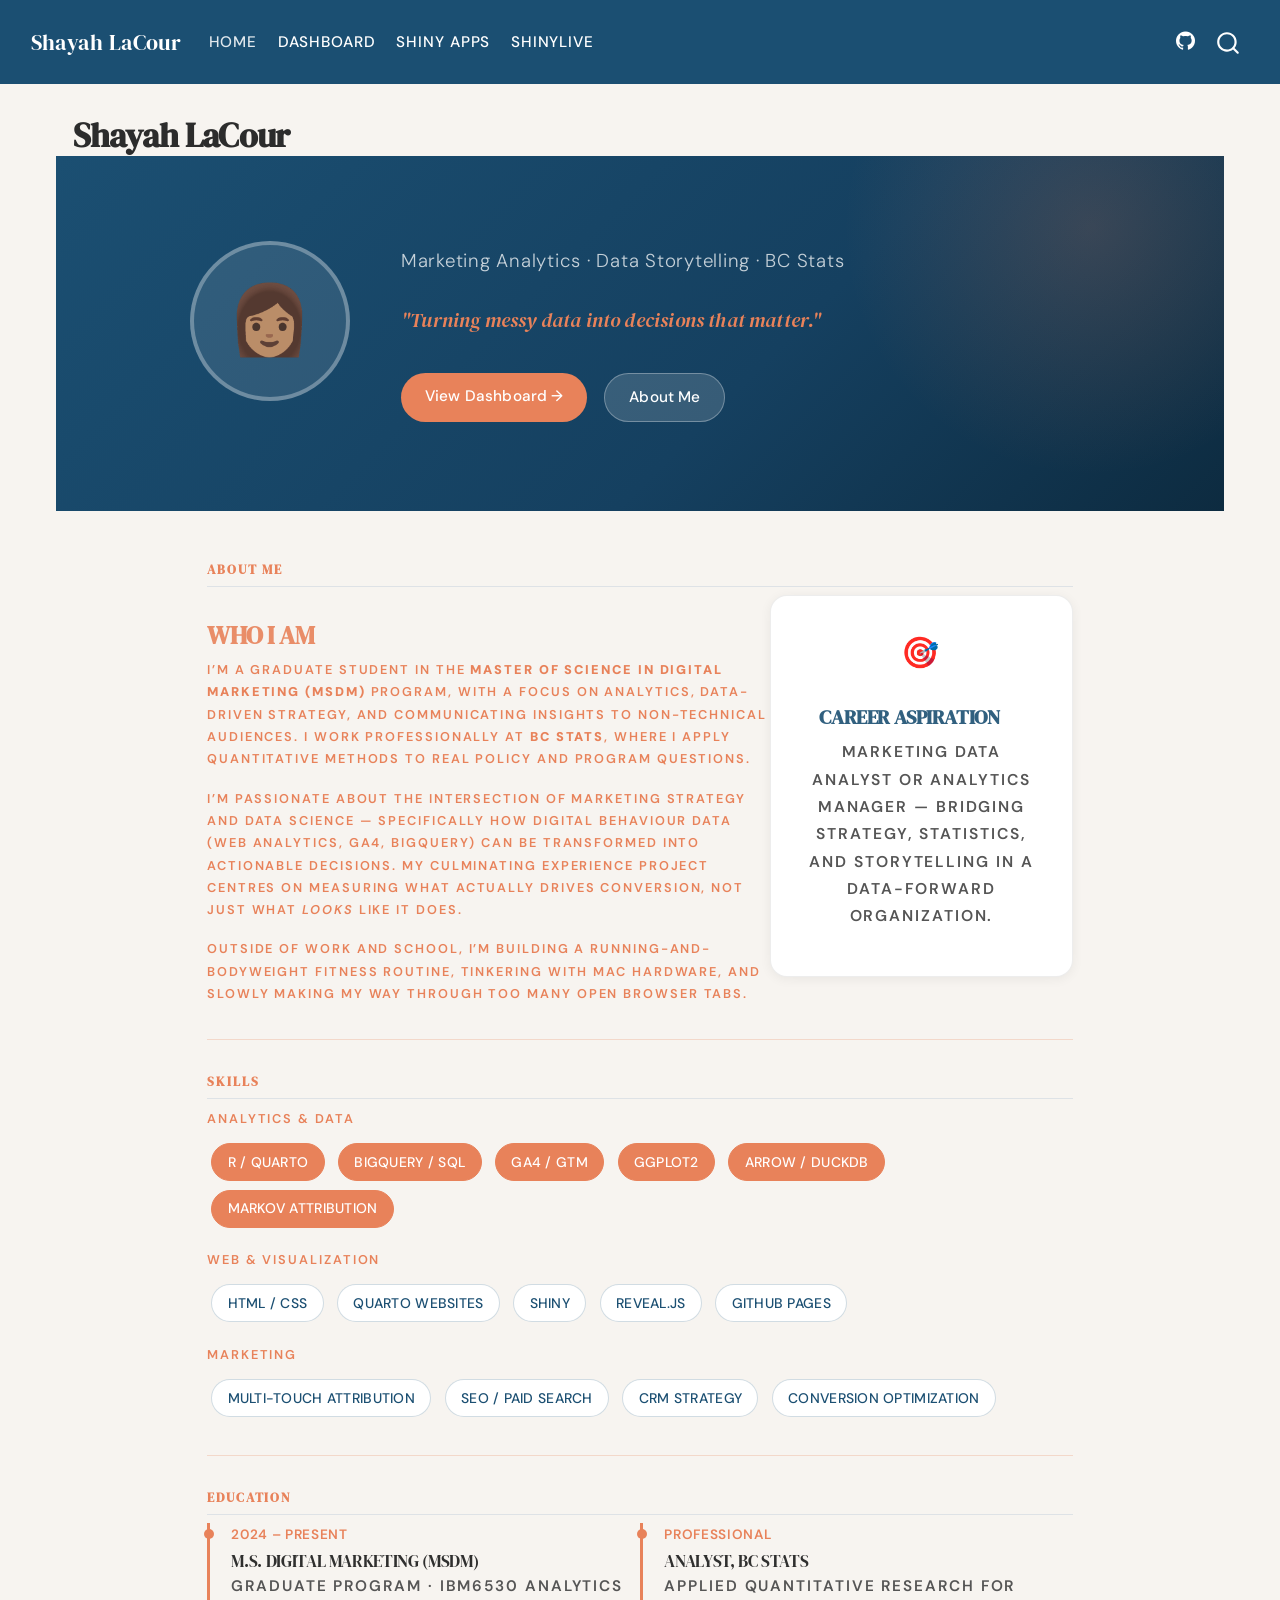
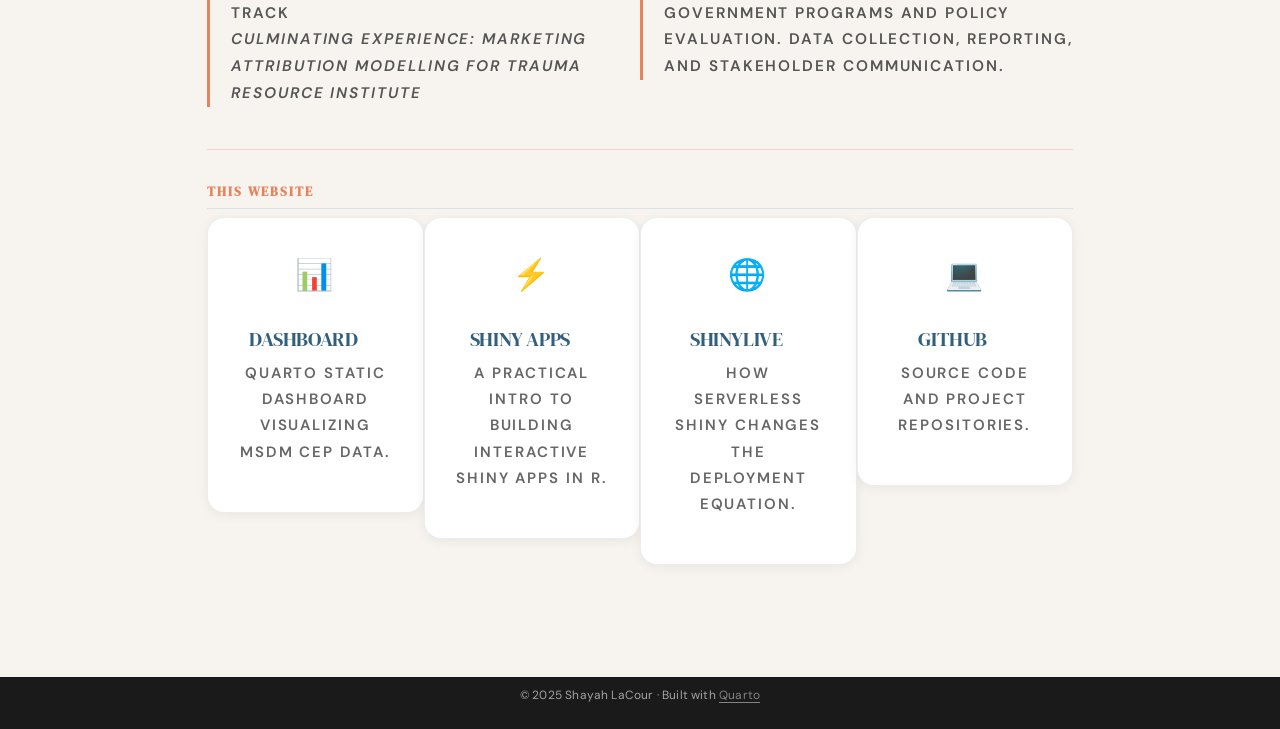
==== docs/index.html @ 49caad4d "Website files" ====
<!DOCTYPE html>
<html xmlns="http://www.w3.org/1999/xhtml" lang="en" xml:lang="en"><head>

<meta charset="utf-8">
<meta name="generator" content="quarto-1.9.37">

<meta name="viewport" content="width=device-width, initial-scale=1.0, user-scalable=yes">


<title>Shayah LaCour</title>
<style>
/* Default styles provided by pandoc.
** See https://pandoc.org/MANUAL.html#variables-for-html for config info.
*/
code{white-space: pre-wrap;}
span.smallcaps{font-variant: small-caps;}
div.columns{display: flex; gap: min(4vw, 1.5em);}
div.column{flex: auto; overflow-x: auto;}
div.hanging-indent{margin-left: 1.5em; text-indent: -1.5em;}
ul.task-list{list-style: none;}
ul.task-list li input[type="checkbox"] {
  width: 0.8em;
  margin: 0 0.8em 0.2em -1em; /* quarto-specific, see https://github.com/quarto-dev/quarto-cli/issues/4556 */ 
  vertical-align: middle;
}
</style>


<script src="site_libs/quarto-nav/quarto-nav.js"></script>
<script src="site_libs/quarto-nav/headroom.min.js"></script>
<script src="site_libs/clipboard/clipboard.min.js"></script>
<script src="site_libs/quarto-search/autocomplete.umd.js"></script>
<script src="site_libs/quarto-search/fuse.min.js"></script>
<script src="site_libs/quarto-search/quarto-search.js"></script>
<meta name="quarto:offset" content="./">
<link href="./assets/favicon.ico" rel="icon">
<script src="site_libs/quarto-html/quarto.js" type="module"></script>
<script src="site_libs/quarto-html/tabsets/tabsets.js" type="module"></script>
<script src="site_libs/quarto-html/popper.min.js"></script>
<script src="site_libs/quarto-html/tippy.umd.min.js"></script>
<script src="site_libs/quarto-html/anchor.min.js"></script>
<link href="site_libs/quarto-html/tippy.css" rel="stylesheet">
<link href="site_libs/quarto-html/quarto-syntax-highlighting-3db6c18bb69885e7f25697a9383847b5.css" rel="stylesheet" id="quarto-text-highlighting-styles">
<script src="site_libs/bootstrap/bootstrap.min.js"></script>
<link href="site_libs/bootstrap/bootstrap-icons.css" rel="stylesheet">
<link href="site_libs/bootstrap/bootstrap-14fe05e12cedcce55ed5a2657bbd119a.min.css" rel="stylesheet" append-hash="true" id="quarto-bootstrap" data-mode="light">
<script id="quarto-search-options" type="application/json">{
  "location": "navbar",
  "copy-button": false,
  "collapse-after": 3,
  "panel-placement": "end",
  "type": "overlay",
  "limit": 50,
  "keyboard-shortcut": [
    "f",
    "/",
    "s"
  ],
  "show-item-context": false,
  "language": {
    "search-no-results-text": "No results",
    "search-matching-documents-text": "matching documents",
    "search-copy-link-title": "Copy link to search",
    "search-hide-matches-text": "Hide additional matches",
    "search-more-match-text": "more match in this document",
    "search-more-matches-text": "more matches in this document",
    "search-clear-button-title": "Clear",
    "search-text-placeholder": "",
    "search-detached-cancel-button-title": "Cancel",
    "search-submit-button-title": "Submit",
    "search-label": "Search"
  }
}</script>
<style>html{ scroll-behavior: smooth; }</style>


</head>

<body class="nav-fixed quarto-light">

<div id="quarto-search-results"></div>
  <header id="quarto-header" class="headroom fixed-top">
    <nav class="navbar navbar-expand-lg " data-bs-theme="dark">
      <div class="navbar-container container-fluid">
      <div class="navbar-brand-container mx-auto">
    <a class="navbar-brand" href="./index.html">
    <span class="navbar-title">Shayah LaCour</span>
    </a>
  </div>
            <div id="quarto-search" class="" title="Search"></div>
          <button class="navbar-toggler" type="button" data-bs-toggle="collapse" data-bs-target="#navbarCollapse" aria-controls="navbarCollapse" role="menu" aria-expanded="false" aria-label="Toggle navigation" onclick="if (window.quartoToggleHeadroom) { window.quartoToggleHeadroom(); }">
  <span class="navbar-toggler-icon"></span>
</button>
          <div class="collapse navbar-collapse" id="navbarCollapse">
            <ul class="navbar-nav navbar-nav-scroll me-auto">
  <li class="nav-item">
    <a class="nav-link active" href="./index.html" aria-current="page"> 
<span class="menu-text">Home</span></a>
  </li>  
  <li class="nav-item">
    <a class="nav-link" href="./dashboard.html"> 
<span class="menu-text">Dashboard</span></a>
  </li>  
  <li class="nav-item">
    <a class="nav-link" href="./shiny-essay.html"> 
<span class="menu-text">Shiny Apps</span></a>
  </li>  
  <li class="nav-item">
    <a class="nav-link" href="./shinylive-essay.html"> 
<span class="menu-text">Shinylive</span></a>
  </li>  
</ul>
            <ul class="navbar-nav navbar-nav-scroll ms-auto">
  <li class="nav-item compact">
    <a class="nav-link" href="https://github.com/slacour2319"> <i class="bi bi-github" role="img" aria-label="GitHub">
</i> 
<span class="menu-text"></span></a>
  </li>  
</ul>
          </div> <!-- /navcollapse -->
            <div class="quarto-navbar-tools">
</div>
      </div> <!-- /container-fluid -->
    </nav>
</header>
<!-- content -->
<div id="quarto-content" class="quarto-container page-columns page-rows-contents page-layout-full page-navbar">
<!-- sidebar -->
<!-- margin-sidebar -->
    
<!-- main -->
<main class="content column-page" id="quarto-document-content"><header id="title-block-header" class="quarto-title-block"><h1 class="title display-7">Shayah LaCour</h1></header>




<section class="hero-section">
  <div style="max-width:900px; margin:0 auto; display:flex; align-items:center; gap:3rem; flex-wrap:wrap;">
    <div>
      <div class="profile-placeholder">👩🏽</div>
    </div>
    <div style="flex:1; min-width:280px;">
      
      <p class="hero-subtitle">Marketing Analytics · Data Storytelling · BC Stats</p>
      <p class="hero-tagline">"Turning messy data into decisions that matter."</p>
      <div style="display:flex; gap:1rem; flex-wrap:wrap;">
        <a href="./dashboard.html" style="background:#E8825A; color:white; padding:0.6rem 1.4rem; border-radius:2rem; font-weight:500; font-size:0.9rem; text-decoration:none;">View Dashboard →</a>
        <a href="#about" style="background:rgba(255,255,255,0.15); color:white; padding:0.6rem 1.4rem; border-radius:2rem; font-weight:500; font-size:0.9rem; text-decoration:none; border:1px solid rgba(255,255,255,0.3);">About Me</a>
      </div>
    </div>
  </div>
</section>
<div id="about" style="max-width:900px; margin:0 auto; padding:0 1rem;">
<section id="about-me" class="level2 section-label">
<h2 class="section-label anchored" data-anchor-id="about-me">About Me</h2>
<div class="columns">
<div class="column" style="width:65%;">
<section id="who-i-am" class="level3">
<h3 class="anchored" data-anchor-id="who-i-am">Who I Am</h3>
<p>I’m a graduate student in the <strong>Master of Science in Digital Marketing (MSDM)</strong> program, with a focus on analytics, data-driven strategy, and communicating insights to non-technical audiences. I work professionally at <strong>BC Stats</strong>, where I apply quantitative methods to real policy and program questions.</p>
<p>I’m passionate about the intersection of marketing strategy and data science — specifically how digital behaviour data (web analytics, GA4, BigQuery) can be transformed into actionable decisions. My culminating experience project centres on measuring what actually drives conversion, not just what <em>looks</em> like it does.</p>
<p>Outside of work and school, I’m building a running-and-bodyweight fitness routine, tinkering with Mac hardware, and slowly making my way through too many open browser tabs.</p>
</section>
</div><div class="column" style="width:35%;">
<div class="info-card" style="text-align:center;">
  <div class="card-icon">🎯</div>
  <h3 class="anchored">Career Aspiration</h3>
  <p style="font-size:0.92rem; color:#555;">Marketing Data Analyst or Analytics Manager — bridging strategy, statistics, and storytelling in a data-forward organization.</p>
</div>
</div>
</div>
<hr>
</section>
<section id="skills" class="level2 section-label">
<h2 class="section-label anchored" data-anchor-id="skills">Skills</h2>
<div style="margin-bottom:2rem;">
  <p class="section-label">Analytics &amp; Data</p>
  <span class="skill-badge accent">R / Quarto</span>
  <span class="skill-badge accent">BigQuery / SQL</span>
  <span class="skill-badge accent">GA4 / GTM</span>
  <span class="skill-badge accent">ggplot2</span>
  <span class="skill-badge accent">Arrow / DuckDB</span>
  <span class="skill-badge accent">Markov Attribution</span>

  <p class="section-label" style="margin-top:1rem;">Web &amp; Visualization</p>
  <span class="skill-badge">HTML / CSS</span>
  <span class="skill-badge">Quarto Websites</span>
  <span class="skill-badge">Shiny</span>
  <span class="skill-badge">Reveal.js</span>
  <span class="skill-badge">GitHub Pages</span>

  <p class="section-label" style="margin-top:1rem;">Marketing</p>
  <span class="skill-badge">Multi-Touch Attribution</span>
  <span class="skill-badge">SEO / Paid Search</span>
  <span class="skill-badge">CRM Strategy</span>
  <span class="skill-badge">Conversion Optimization</span>
</div>
<hr>
</section>
<section id="education" class="level2 section-label">
<h2 class="section-label anchored" data-anchor-id="education">Education</h2>
<div class="columns">
<div class="column" style="width:50%;">
<div class="timeline-item">
  <div class="year">2024 – Present</div>
  <h4 class="anchored">M.S. Digital Marketing (MSDM)</h4>
  <p>Graduate program · IBM6530 Analytics Track<br>
  <em>Culminating Experience: Marketing Attribution Modelling for Trauma Resource Institute</em></p>
</div>
</div><div class="column" style="width:50%;">
<div class="timeline-item">
  <div class="year">Professional</div>
  <h4 class="anchored">Analyst, BC Stats</h4>
  <p>Applied quantitative research for government programs and policy evaluation. Data collection, reporting, and stakeholder communication.</p>
</div>
</div>
</div>
<hr>
</section>
<section id="this-website" class="level2 section-label">
<h2 class="section-label anchored" data-anchor-id="this-website">This Website</h2>
<div class="columns">
<div class="column" style="width:25%;">
<div class="info-card" style="text-align:center;">
  <div class="card-icon">📊</div>
  <h3 class="anchored"><a href="./dashboard.html" style="text-decoration:none; color:inherit;">Dashboard</a></h3>
  <p style="font-size:0.88rem; color:#666;">Quarto static dashboard visualizing MSDM CEP data.</p>
</div>
</div><div class="column" style="width:25%;">
<div class="info-card" style="text-align:center;">
  <div class="card-icon">⚡</div>
  <h3 class="anchored"><a href="./shiny-essay.html" style="text-decoration:none; color:inherit;">Shiny Apps</a></h3>
  <p style="font-size:0.88rem; color:#666;">A practical intro to building interactive Shiny apps in R.</p>
</div>
</div><div class="column" style="width:25%;">
<div class="info-card" style="text-align:center;">
  <div class="card-icon">🌐</div>
  <h3 class="anchored"><a href="./shinylive-essay.html" style="text-decoration:none; color:inherit;">Shinylive</a></h3>
  <p style="font-size:0.88rem; color:#666;">How serverless Shiny changes the deployment equation.</p>
</div>
</div><div class="column" style="width:25%;">
<div class="info-card" style="text-align:center;">
  <div class="card-icon">💻</div>
  <h3 class="anchored"><a href="https://github.com/slacour2319" target="_blank" style="text-decoration:none; color:inherit;">GitHub</a></h3>
  <p style="font-size:0.88rem; color:#666;">Source code and project repositories.</p>
</div>
</div>
</div>
</section>
</div>



</main> <!-- /main -->
<script id="quarto-html-after-body" type="application/javascript">
  window.document.addEventListener("DOMContentLoaded", function (event) {
    const icon = "";
    const anchorJS = new window.AnchorJS();
    anchorJS.options = {
      placement: 'right',
      icon: icon
    };
    anchorJS.add('.anchored');
    const isCodeAnnotation = (el) => {
      for (const clz of el.classList) {
        if (clz.startsWith('code-annotation-')) {                     
          return true;
        }
      }
      return false;
    }
    const onCopySuccess = function(e) {
      // button target
      const button = e.trigger;
      // don't keep focus
      button.blur();
      // flash "checked"
      button.classList.add('code-copy-button-checked');
      var currentTitle = button.getAttribute("title");
      button.setAttribute("title", "Copied!");
      let tooltip;
      if (window.bootstrap) {
        button.setAttribute("data-bs-toggle", "tooltip");
        button.setAttribute("data-bs-placement", "left");
        button.setAttribute("data-bs-title", "Copied!");
        tooltip = new bootstrap.Tooltip(button, 
          { trigger: "manual", 
            customClass: "code-copy-button-tooltip",
            offset: [0, -8]});
        tooltip.show();    
      }
      setTimeout(function() {
        if (tooltip) {
          tooltip.hide();
          button.removeAttribute("data-bs-title");
          button.removeAttribute("data-bs-toggle");
          button.removeAttribute("data-bs-placement");
        }
        button.setAttribute("title", currentTitle);
        button.classList.remove('code-copy-button-checked');
      }, 1000);
      // clear code selection
      e.clearSelection();
    }
    const getTextToCopy = function(trigger) {
      const outerScaffold = trigger.parentElement.cloneNode(true);
      const codeEl = outerScaffold.querySelector('code');
      for (const childEl of codeEl.children) {
        if (isCodeAnnotation(childEl)) {
          childEl.remove();
        }
      }
      return codeEl.innerText;
    }
    const clipboard = new window.ClipboardJS('.code-copy-button:not([data-in-quarto-modal])', {
      text: getTextToCopy
    });
    clipboard.on('success', onCopySuccess);
    if (window.document.getElementById('quarto-embedded-source-code-modal')) {
      const clipboardModal = new window.ClipboardJS('.code-copy-button[data-in-quarto-modal]', {
        text: getTextToCopy,
        container: window.document.getElementById('quarto-embedded-source-code-modal')
      });
      clipboardModal.on('success', onCopySuccess);
    }
      var localhostRegex = new RegExp(/^(?:http|https):\/\/localhost\:?[0-9]*\//);
      var mailtoRegex = new RegExp(/^mailto:/);
        var filterRegex = new RegExp('/' + window.location.host + '/');
      var isInternal = (href) => {
          return filterRegex.test(href) || localhostRegex.test(href) || mailtoRegex.test(href);
      }
      // Inspect non-navigation links and adorn them if external
     var links = window.document.querySelectorAll('a[href]:not(.nav-link):not(.navbar-brand):not(.toc-action):not(.sidebar-link):not(.sidebar-item-toggle):not(.pagination-link):not(.no-external):not([aria-hidden]):not(.dropdown-item):not(.quarto-navigation-tool):not(.about-link)');
      for (var i=0; i<links.length; i++) {
        const link = links[i];
        if (!isInternal(link.href)) {
          // undo the damage that might have been done by quarto-nav.js in the case of
          // links that we want to consider external
          if (link.dataset.originalHref !== undefined) {
            link.href = link.dataset.originalHref;
          }
            // target, if specified
            link.setAttribute("target", "_blank");
            if (link.getAttribute("rel") === null) {
              link.setAttribute("rel", "noopener");
            }
        }
      }
    function tippyHover(el, contentFn, onTriggerFn, onUntriggerFn) {
      const config = {
        allowHTML: true,
        maxWidth: 500,
        delay: 100,
        arrow: false,
        appendTo: function(el) {
            return el.parentElement;
        },
        interactive: true,
        interactiveBorder: 10,
        theme: 'quarto',
        placement: 'bottom-start',
      };
      if (contentFn) {
        config.content = contentFn;
      }
      if (onTriggerFn) {
        config.onTrigger = onTriggerFn;
      }
      if (onUntriggerFn) {
        config.onUntrigger = onUntriggerFn;
      }
      window.tippy(el, config); 
    }
    const noterefs = window.document.querySelectorAll('a[role="doc-noteref"]');
    for (var i=0; i<noterefs.length; i++) {
      const ref = noterefs[i];
      tippyHover(ref, function() {
        // use id or data attribute instead here
        let href = ref.getAttribute('data-footnote-href') || ref.getAttribute('href');
        try { href = new URL(href).hash; } catch {}
        const id = href.replace(/^#\/?/, "");
        const note = window.document.getElementById(id);
        if (note) {
          return note.innerHTML;
        } else {
          return "";
        }
      });
    }
    const xrefs = window.document.querySelectorAll('a.quarto-xref');
    const processXRef = (id, note) => {
      // Strip column container classes
      const stripColumnClz = (el) => {
        el.classList.remove("page-full", "page-columns");
        if (el.children) {
          for (const child of el.children) {
            stripColumnClz(child);
          }
        }
      }
      stripColumnClz(note)
      if (id === null || id.startsWith('sec-')) {
        // Special case sections, only their first couple elements
        const container = document.createElement("div");
        if (note.children && note.children.length > 2) {
          container.appendChild(note.children[0].cloneNode(true));
          for (let i = 1; i < note.children.length; i++) {
            const child = note.children[i];
            if (child.tagName === "P" && child.innerText === "") {
              continue;
            } else {
              container.appendChild(child.cloneNode(true));
              break;
            }
          }
          if (window.Quarto?.typesetMath) {
            window.Quarto.typesetMath(container);
          }
          return container.innerHTML
        } else {
          if (window.Quarto?.typesetMath) {
            window.Quarto.typesetMath(note);
          }
          return note.innerHTML;
        }
      } else {
        // Remove any anchor links if they are present
        const anchorLink = note.querySelector('a.anchorjs-link');
        if (anchorLink) {
          anchorLink.remove();
        }
        if (window.Quarto?.typesetMath) {
          window.Quarto.typesetMath(note);
        }
        if (note.classList.contains("callout")) {
          return note.outerHTML;
        } else {
          return note.innerHTML;
        }
      }
    }
    for (var i=0; i<xrefs.length; i++) {
      const xref = xrefs[i];
      tippyHover(xref, undefined, function(instance) {
        instance.disable();
        let url = xref.getAttribute('href');
        let hash = undefined; 
        if (url.startsWith('#')) {
          hash = url;
        } else {
          try { hash = new URL(url).hash; } catch {}
        }
        if (hash) {
          const id = hash.replace(/^#\/?/, "");
          const note = window.document.getElementById(id);
          if (note !== null) {
            try {
              const html = processXRef(id, note.cloneNode(true));
              instance.setContent(html);
            } finally {
              instance.enable();
              instance.show();
            }
          } else {
            // See if we can fetch this
            fetch(url.split('#')[0])
            .then(res => res.text())
            .then(html => {
              const parser = new DOMParser();
              const htmlDoc = parser.parseFromString(html, "text/html");
              const note = htmlDoc.getElementById(id);
              if (note !== null) {
                const html = processXRef(id, note);
                instance.setContent(html);
              } 
            }).finally(() => {
              instance.enable();
              instance.show();
            });
          }
        } else {
          // See if we can fetch a full url (with no hash to target)
          // This is a special case and we should probably do some content thinning / targeting
          fetch(url)
          .then(res => res.text())
          .then(html => {
            const parser = new DOMParser();
            const htmlDoc = parser.parseFromString(html, "text/html");
            const note = htmlDoc.querySelector('main.content');
            if (note !== null) {
              // This should only happen for chapter cross references
              // (since there is no id in the URL)
              // remove the first header
              if (note.children.length > 0 && note.children[0].tagName === "HEADER") {
                note.children[0].remove();
              }
              const html = processXRef(null, note);
              instance.setContent(html);
            } 
          }).finally(() => {
            instance.enable();
            instance.show();
          });
        }
      }, function(instance) {
      });
    }
        let selectedAnnoteEl;
        const selectorForAnnotation = ( cell, annotation) => {
          let cellAttr = 'data-code-cell="' + cell + '"';
          let lineAttr = 'data-code-annotation="' +  annotation + '"';
          const selector = 'span[' + cellAttr + '][' + lineAttr + ']';
          return selector;
        }
        const selectCodeLines = (annoteEl) => {
          const doc = window.document;
          const targetCell = annoteEl.getAttribute("data-target-cell");
          const targetAnnotation = annoteEl.getAttribute("data-target-annotation");
          const annoteSpan = window.document.querySelector(selectorForAnnotation(targetCell, targetAnnotation));
          const lines = annoteSpan.getAttribute("data-code-lines").split(",");
          const lineIds = lines.map((line) => {
            return targetCell + "-" + line;
          })
          let top = null;
          let height = null;
          let parent = null;
          if (lineIds.length > 0) {
              //compute the position of the single el (top and bottom and make a div)
              const el = window.document.getElementById(lineIds[0]);
              top = el.offsetTop;
              height = el.offsetHeight;
              parent = el.parentElement.parentElement;
            if (lineIds.length > 1) {
              const lastEl = window.document.getElementById(lineIds[lineIds.length - 1]);
              const bottom = lastEl.offsetTop + lastEl.offsetHeight;
              height = bottom - top;
            }
            if (top !== null && height !== null && parent !== null) {
              // cook up a div (if necessary) and position it 
              let div = window.document.getElementById("code-annotation-line-highlight");
              if (div === null) {
                div = window.document.createElement("div");
                div.setAttribute("id", "code-annotation-line-highlight");
                div.style.position = 'absolute';
                parent.appendChild(div);
              }
              div.style.top = top - 2 + "px";
              div.style.height = height + 4 + "px";
              div.style.left = 0;
              let gutterDiv = window.document.getElementById("code-annotation-line-highlight-gutter");
              if (gutterDiv === null) {
                gutterDiv = window.document.createElement("div");
                gutterDiv.setAttribute("id", "code-annotation-line-highlight-gutter");
                gutterDiv.style.position = 'absolute';
                const codeCell = window.document.getElementById(targetCell);
                const gutter = codeCell.querySelector('.code-annotation-gutter');
                gutter.appendChild(gutterDiv);
              }
              gutterDiv.style.top = top - 2 + "px";
              gutterDiv.style.height = height + 4 + "px";
            }
            selectedAnnoteEl = annoteEl;
          }
        };
        const unselectCodeLines = () => {
          const elementsIds = ["code-annotation-line-highlight", "code-annotation-line-highlight-gutter"];
          elementsIds.forEach((elId) => {
            const div = window.document.getElementById(elId);
            if (div) {
              div.remove();
            }
          });
          selectedAnnoteEl = undefined;
        };
          // Handle positioning of the toggle
      window.addEventListener(
        "resize",
        throttle(() => {
          elRect = undefined;
          if (selectedAnnoteEl) {
            selectCodeLines(selectedAnnoteEl);
          }
        }, 10)
      );
      function throttle(fn, ms) {
      let throttle = false;
      let timer;
        return (...args) => {
          if(!throttle) { // first call gets through
              fn.apply(this, args);
              throttle = true;
          } else { // all the others get throttled
              if(timer) clearTimeout(timer); // cancel #2
              timer = setTimeout(() => {
                fn.apply(this, args);
                timer = throttle = false;
              }, ms);
          }
        };
      }
        // Attach click handler to the DT
        const annoteDls = window.document.querySelectorAll('dt[data-target-cell]');
        for (const annoteDlNode of annoteDls) {
          annoteDlNode.addEventListener('click', (event) => {
            const clickedEl = event.target;
            if (clickedEl !== selectedAnnoteEl) {
              unselectCodeLines();
              const activeEl = window.document.querySelector('dt[data-target-cell].code-annotation-active');
              if (activeEl) {
                activeEl.classList.remove('code-annotation-active');
              }
              selectCodeLines(clickedEl);
              clickedEl.classList.add('code-annotation-active');
            } else {
              // Unselect the line
              unselectCodeLines();
              clickedEl.classList.remove('code-annotation-active');
            }
          });
        }
    const findCites = (el) => {
      const parentEl = el.parentElement;
      if (parentEl) {
        const cites = parentEl.dataset.cites;
        if (cites) {
          return {
            el,
            cites: cites.split(' ')
          };
        } else {
          return findCites(el.parentElement)
        }
      } else {
        return undefined;
      }
    };
    var bibliorefs = window.document.querySelectorAll('a[role="doc-biblioref"]');
    for (var i=0; i<bibliorefs.length; i++) {
      const ref = bibliorefs[i];
      const citeInfo = findCites(ref);
      if (citeInfo) {
        tippyHover(citeInfo.el, function() {
          var popup = window.document.createElement('div');
          citeInfo.cites.forEach(function(cite) {
            var citeDiv = window.document.createElement('div');
            citeDiv.classList.add('hanging-indent');
            citeDiv.classList.add('csl-entry');
            var biblioDiv = window.document.getElementById('ref-' + cite);
            if (biblioDiv) {
              citeDiv.innerHTML = biblioDiv.innerHTML;
            }
            popup.appendChild(citeDiv);
          });
          return popup.innerHTML;
        });
      }
    }
  });
  </script>
</div> <!-- /content -->
<footer class="footer">
  <div class="nav-footer">
    <div class="nav-footer-left">
      &nbsp;
    </div>   
    <div class="nav-footer-center">
<p>© 2025 Shayah LaCour · Built with <a href="https://quarto.org">Quarto</a></p>
</div>
    <div class="nav-footer-right">
      &nbsp;
    </div>
  </div>
</footer>




<script src="site_libs/quarto-html/zenscroll-min.js"></script>
</body></html>
---- docs/site_libs/quarto-html/tippy.css ----
.tippy-box[data-animation=fade][data-state=hidden]{opacity:0}[data-tippy-root]{max-width:calc(100vw - 10px)}.tippy-box{position:relative;background-color:#333;color:#fff;border-radius:4px;font-size:14px;line-height:1.4;white-space:normal;outline:0;transition-property:transform,visibility,opacity}.tippy-box[data-placement^=top]>.tippy-arrow{bottom:0}.tippy-box[data-placement^=top]>.tippy-arrow:before{bottom:-7px;left:0;border-width:8px 8px 0;border-top-color:initial;transform-origin:center top}.tippy-box[data-placement^=bottom]>.tippy-arrow{top:0}.tippy-box[data-placement^=bottom]>.tippy-arrow:before{top:-7px;left:0;border-width:0 8px 8px;border-bottom-color:initial;transform-origin:center bottom}.tippy-box[data-placement^=left]>.tippy-arrow{right:0}.tippy-box[data-placement^=left]>.tippy-arrow:before{border-width:8px 0 8px 8px;border-left-color:initial;right:-7px;transform-origin:center left}.tippy-box[data-placement^=right]>.tippy-arrow{left:0}.tippy-box[data-placement^=right]>.tippy-arrow:before{left:-7px;border-width:8px 8px 8px 0;border-right-color:initial;transform-origin:center right}.tippy-box[data-inertia][data-state=visible]{transition-timing-function:cubic-bezier(.54,1.5,.38,1.11)}.tippy-arrow{width:16px;height:16px;color:#333}.tippy-arrow:before{content:"";position:absolute;border-color:transparent;border-style:solid}.tippy-content{position:relative;padding:5px 9px;z-index:1}
---- docs/site_libs/quarto-html/quarto-syntax-highlighting-3db6c18bb69885e7f25697a9383847b5.css ----
/* quarto syntax highlight colors */
:root {
  --quarto-hl-ot-color: #003B4F;
  --quarto-hl-at-color: #657422;
  --quarto-hl-ss-color: #20794D;
  --quarto-hl-an-color: #5E5E5E;
  --quarto-hl-fu-color: #4758AB;
  --quarto-hl-st-color: #20794D;
  --quarto-hl-cf-color: #003B4F;
  --quarto-hl-op-color: #5E5E5E;
  --quarto-hl-er-color: #AD0000;
  --quarto-hl-bn-color: #AD0000;
  --quarto-hl-al-color: #AD0000;
  --quarto-hl-va-color: #111111;
  --quarto-hl-bu-color: inherit;
  --quarto-hl-ex-color: inherit;
  --quarto-hl-pp-color: #AD0000;
  --quarto-hl-in-color: #5E5E5E;
  --quarto-hl-vs-color: #20794D;
  --quarto-hl-wa-color: #5E5E5E;
  --quarto-hl-do-color: #5E5E5E;
  --quarto-hl-im-color: #00769E;
  --quarto-hl-ch-color: #20794D;
  --quarto-hl-dt-color: #AD0000;
  --quarto-hl-fl-color: #AD0000;
  --quarto-hl-co-color: #5E5E5E;
  --quarto-hl-cv-color: #5E5E5E;
  --quarto-hl-cn-color: #8f5902;
  --quarto-hl-sc-color: #5E5E5E;
  --quarto-hl-dv-color: #AD0000;
  --quarto-hl-kw-color: #003B4F;
}

/* other quarto variables */
:root {
  --quarto-font-monospace: "DM Mono", monospace;
}

/* syntax highlight based on Pandoc's rules */
pre > code.sourceCode > span {
  color: #003B4F;
}

code.sourceCode > span {
  color: #003B4F;
}

div.sourceCode,
div.sourceCode pre.sourceCode {
  color: #003B4F;
}

/* Normal */
code span {
  color: #003B4F;
}

/* Alert */
code span.al {
  color: #AD0000;
  font-style: inherit;
}

/* Annotation */
code span.an {
  color: #5E5E5E;
  font-style: inherit;
}

/* Attribute */
code span.at {
  color: #657422;
  font-style: inherit;
}

/* BaseN */
code span.bn {
  color: #AD0000;
  font-style: inherit;
}

/* BuiltIn */
code span.bu {
  font-style: inherit;
}

/* ControlFlow */
code span.cf {
  color: #003B4F;
  font-weight: bold;
  font-style: inherit;
}

/* Char */
code span.ch {
  color: #20794D;
  font-style: inherit;
}

/* Constant */
code span.cn {
  color: #8f5902;
  font-style: inherit;
}

/* Comment */
code span.co {
  color: #5E5E5E;
  font-style: inherit;
}

/* CommentVar */
code span.cv {
  color: #5E5E5E;
  font-style: italic;
}

/* Documentation */
code span.do {
  color: #5E5E5E;
  font-style: italic;
}

/* DataType */
code span.dt {
  color: #AD0000;
  font-style: inherit;
}

/* DecVal */
code span.dv {
  color: #AD0000;
  font-style: inherit;
}

/* Error */
code span.er {
  color: #AD0000;
  font-style: inherit;
}

/* Extension */
code span.ex {
  font-style: inherit;
}

/* Float */
code span.fl {
  color: #AD0000;
  font-style: inherit;
}

/* Function */
code span.fu {
  color: #4758AB;
  font-style: inherit;
}

/* Import */
code span.im {
  color: #00769E;
  font-style: inherit;
}

/* Information */
code span.in {
  color: #5E5E5E;
  font-style: inherit;
}

/* Keyword */
code span.kw {
  color: #003B4F;
  font-weight: bold;
  font-style: inherit;
}

/* Operator */
code span.op {
  color: #5E5E5E;
  font-style: inherit;
}

/* Other */
code span.ot {
  color: #003B4F;
  font-style: inherit;
}

/* Preprocessor */
code span.pp {
  color: #AD0000;
  font-style: inherit;
}

/* SpecialChar */
code span.sc {
  color: #5E5E5E;
  font-style: inherit;
}

/* SpecialString */
code span.ss {
  color: #20794D;
  font-style: inherit;
}

/* String */
code span.st {
  color: #20794D;
  font-style: inherit;
}

/* Variable */
code span.va {
  color: #111111;
  font-style: inherit;
}

/* VerbatimString */
code span.vs {
  color: #20794D;
  font-style: inherit;
}

/* Warning */
code span.wa {
  color: #5E5E5E;
  font-style: italic;
}

.prevent-inlining {
  content: "</";
}

/*# sourceMappingURL=232c4b7dac493f8b7ea1177c3a2a0feb.css.map */
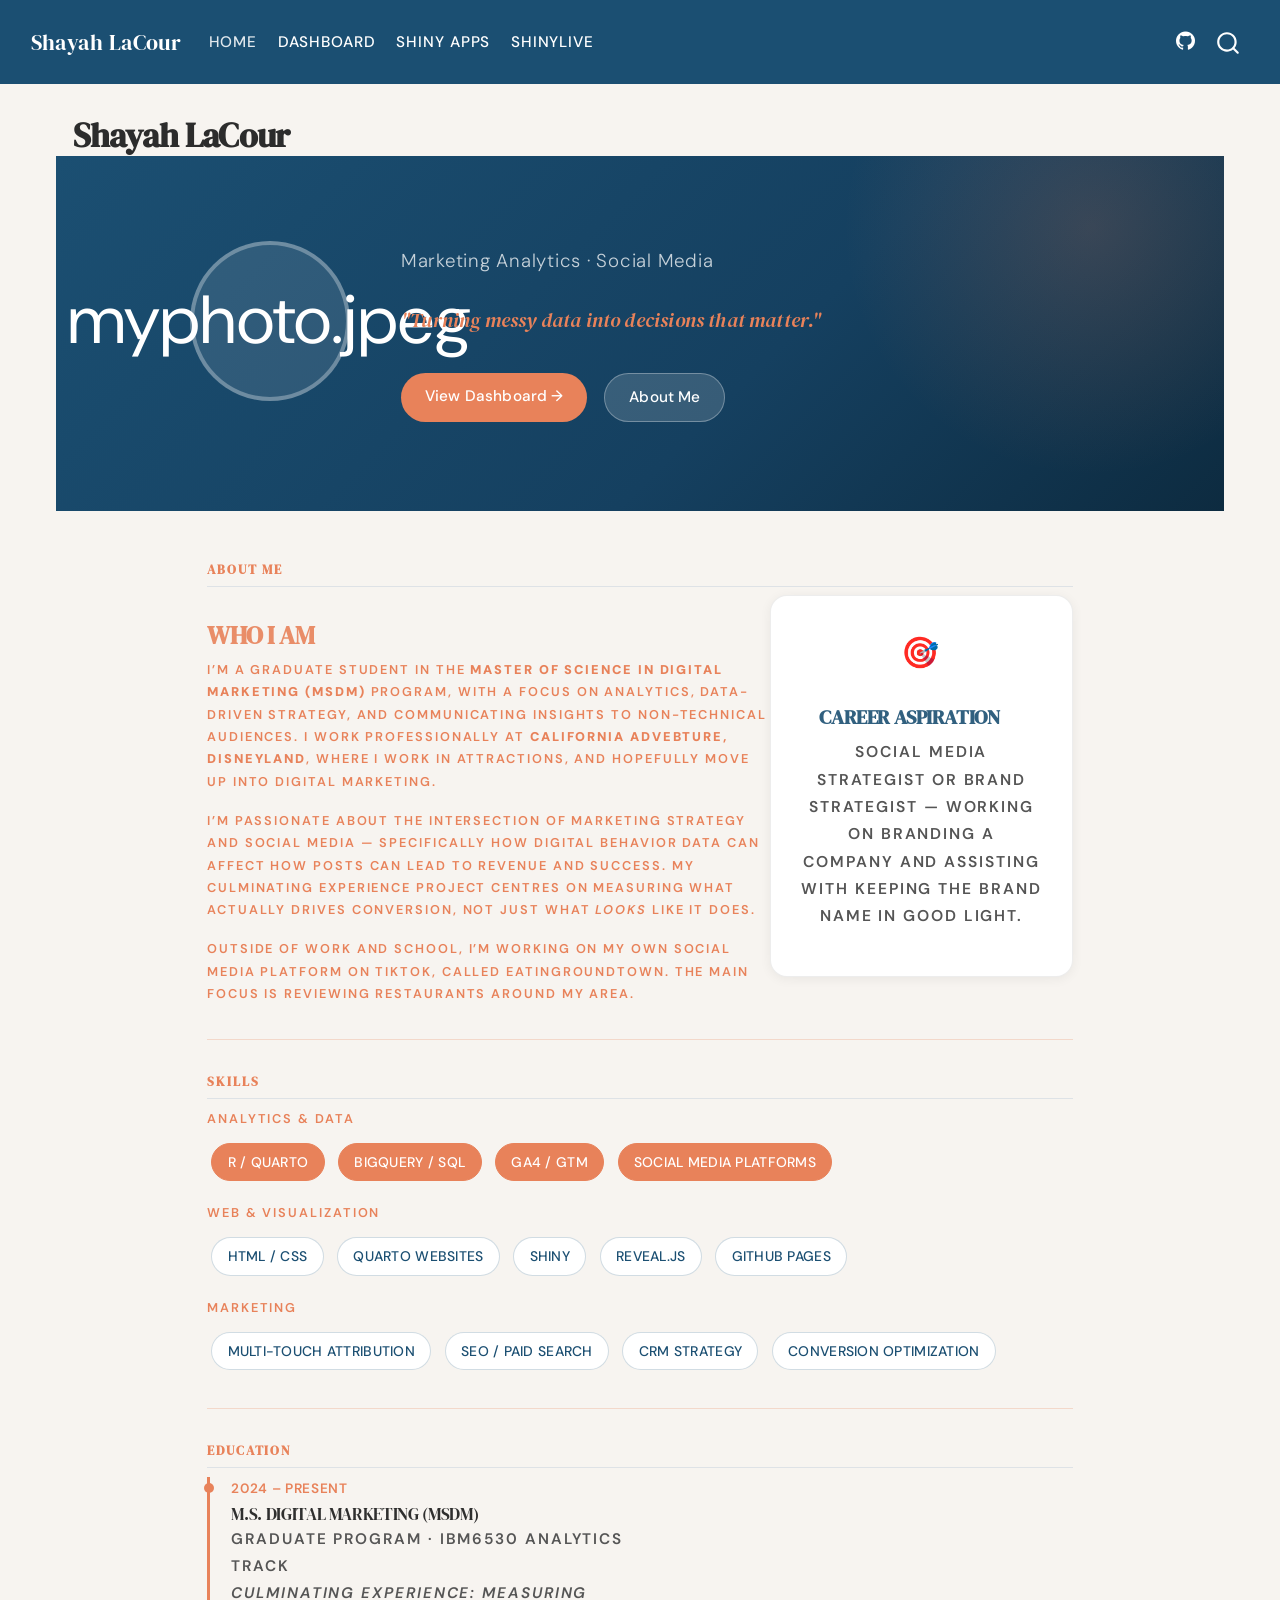
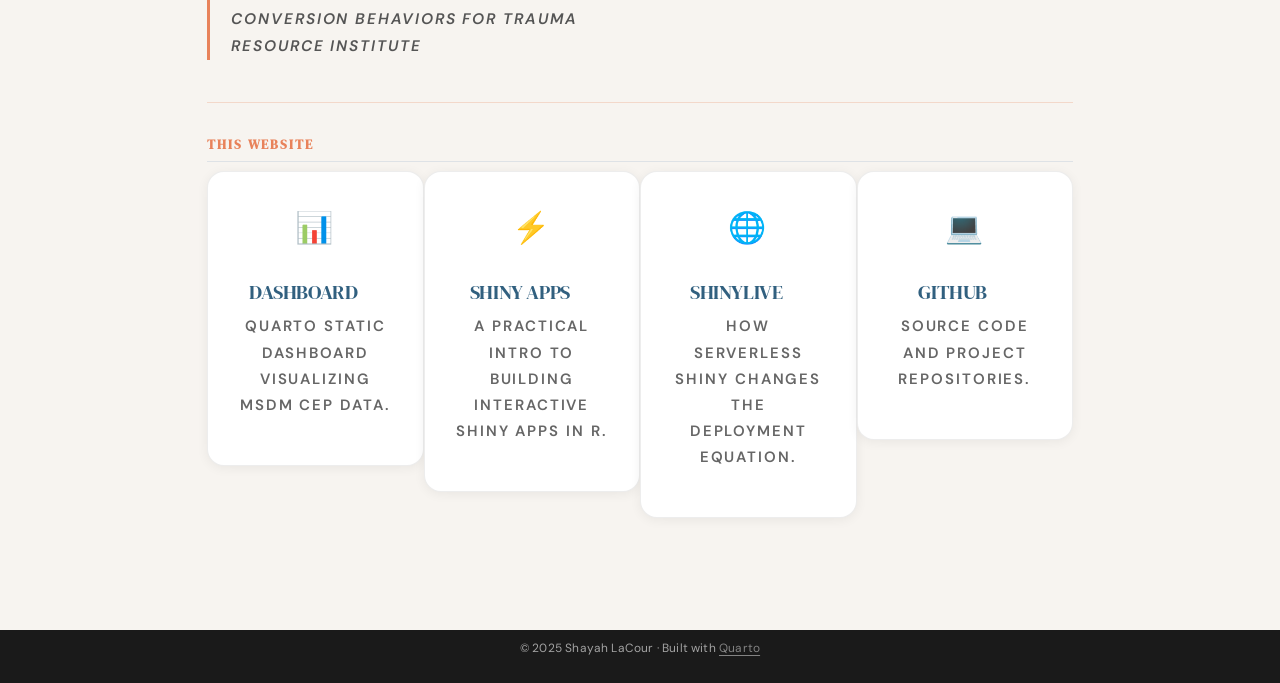
==== commit dc194f92: "Update website content" ====
--- a/docs/index.html
+++ b/docs/index.html
@@ -137,11 +137,11 @@
 <section class="hero-section">
   <div style="max-width:900px; margin:0 auto; display:flex; align-items:center; gap:3rem; flex-wrap:wrap;">
     <div>
-      <div class="profile-placeholder">👩🏽</div>
+      <div class="profile-placeholder">myphoto.jpeg</div>
     </div>
     <div style="flex:1; min-width:280px;">
       
-      <p class="hero-subtitle">Marketing Analytics · Data Storytelling · BC Stats</p>
+      <p class="hero-subtitle">Marketing Analytics · Social Media </p>
       <p class="hero-tagline">"Turning messy data into decisions that matter."</p>
       <div style="display:flex; gap:1rem; flex-wrap:wrap;">
         <a href="./dashboard.html" style="background:#E8825A; color:white; padding:0.6rem 1.4rem; border-radius:2rem; font-weight:500; font-size:0.9rem; text-decoration:none;">View Dashboard →</a>
@@ -157,15 +157,15 @@
 <div class="column" style="width:65%;">
 <section id="who-i-am" class="level3">
 <h3 class="anchored" data-anchor-id="who-i-am">Who I Am</h3>
-<p>I’m a graduate student in the <strong>Master of Science in Digital Marketing (MSDM)</strong> program, with a focus on analytics, data-driven strategy, and communicating insights to non-technical audiences. I work professionally at <strong>BC Stats</strong>, where I apply quantitative methods to real policy and program questions.</p>
-<p>I’m passionate about the intersection of marketing strategy and data science — specifically how digital behaviour data (web analytics, GA4, BigQuery) can be transformed into actionable decisions. My culminating experience project centres on measuring what actually drives conversion, not just what <em>looks</em> like it does.</p>
-<p>Outside of work and school, I’m building a running-and-bodyweight fitness routine, tinkering with Mac hardware, and slowly making my way through too many open browser tabs.</p>
+<p>I’m a graduate student in the <strong>Master of Science in Digital Marketing (MSDM)</strong> program, with a focus on analytics, data-driven strategy, and communicating insights to non-technical audiences. I work professionally at <strong>California Advebture, Disneyland</strong>, where I work in attractions, and hopefully move up into Digital Marketing.</p>
+<p>I’m passionate about the intersection of marketing strategy and social media — specifically how digital behavior data can affect how posts can lead to revenue and success. My culminating experience project centres on measuring what actually drives conversion, not just what <em>looks</em> like it does.</p>
+<p>Outside of work and school, I’m working on my own social media platform on Tiktok, called eatingroundtown. The main focus is reviewing restaurants around my area.</p>
 </section>
 </div><div class="column" style="width:35%;">
 <div class="info-card" style="text-align:center;">
   <div class="card-icon">🎯</div>
   <h3 class="anchored">Career Aspiration</h3>
-  <p style="font-size:0.92rem; color:#555;">Marketing Data Analyst or Analytics Manager — bridging strategy, statistics, and storytelling in a data-forward organization.</p>
+  <p style="font-size:0.92rem; color:#555;">Social Media Strategist or Brand Strategist — working on branding a company and assisting with keeping the brand name in good light.</p>
 </div>
 </div>
 </div>
@@ -178,9 +178,7 @@
   <span class="skill-badge accent">R / Quarto</span>
   <span class="skill-badge accent">BigQuery / SQL</span>
   <span class="skill-badge accent">GA4 / GTM</span>
-  <span class="skill-badge accent">ggplot2</span>
-  <span class="skill-badge accent">Arrow / DuckDB</span>
-  <span class="skill-badge accent">Markov Attribution</span>
+  <span class="skill-badge accent">Social Media Platforms</span>
 
   <p class="section-label" style="margin-top:1rem;">Web &amp; Visualization</p>
   <span class="skill-badge">HTML / CSS</span>
@@ -205,14 +203,10 @@
   <div class="year">2024 – Present</div>
   <h4 class="anchored">M.S. Digital Marketing (MSDM)</h4>
   <p>Graduate program · IBM6530 Analytics Track<br>
-  <em>Culminating Experience: Marketing Attribution Modelling for Trauma Resource Institute</em></p>
+  <em>Culminating Experience: Measuring Conversion Behaviors for Trauma Resource Institute</em></p>
 </div>
 </div><div class="column" style="width:50%;">
-<div class="timeline-item">
-  <div class="year">Professional</div>
-  <h4 class="anchored">Analyst, BC Stats</h4>
-  <p>Applied quantitative research for government programs and policy evaluation. Data collection, reporting, and stakeholder communication.</p>
-</div>
+
 </div>
 </div>
 <hr>
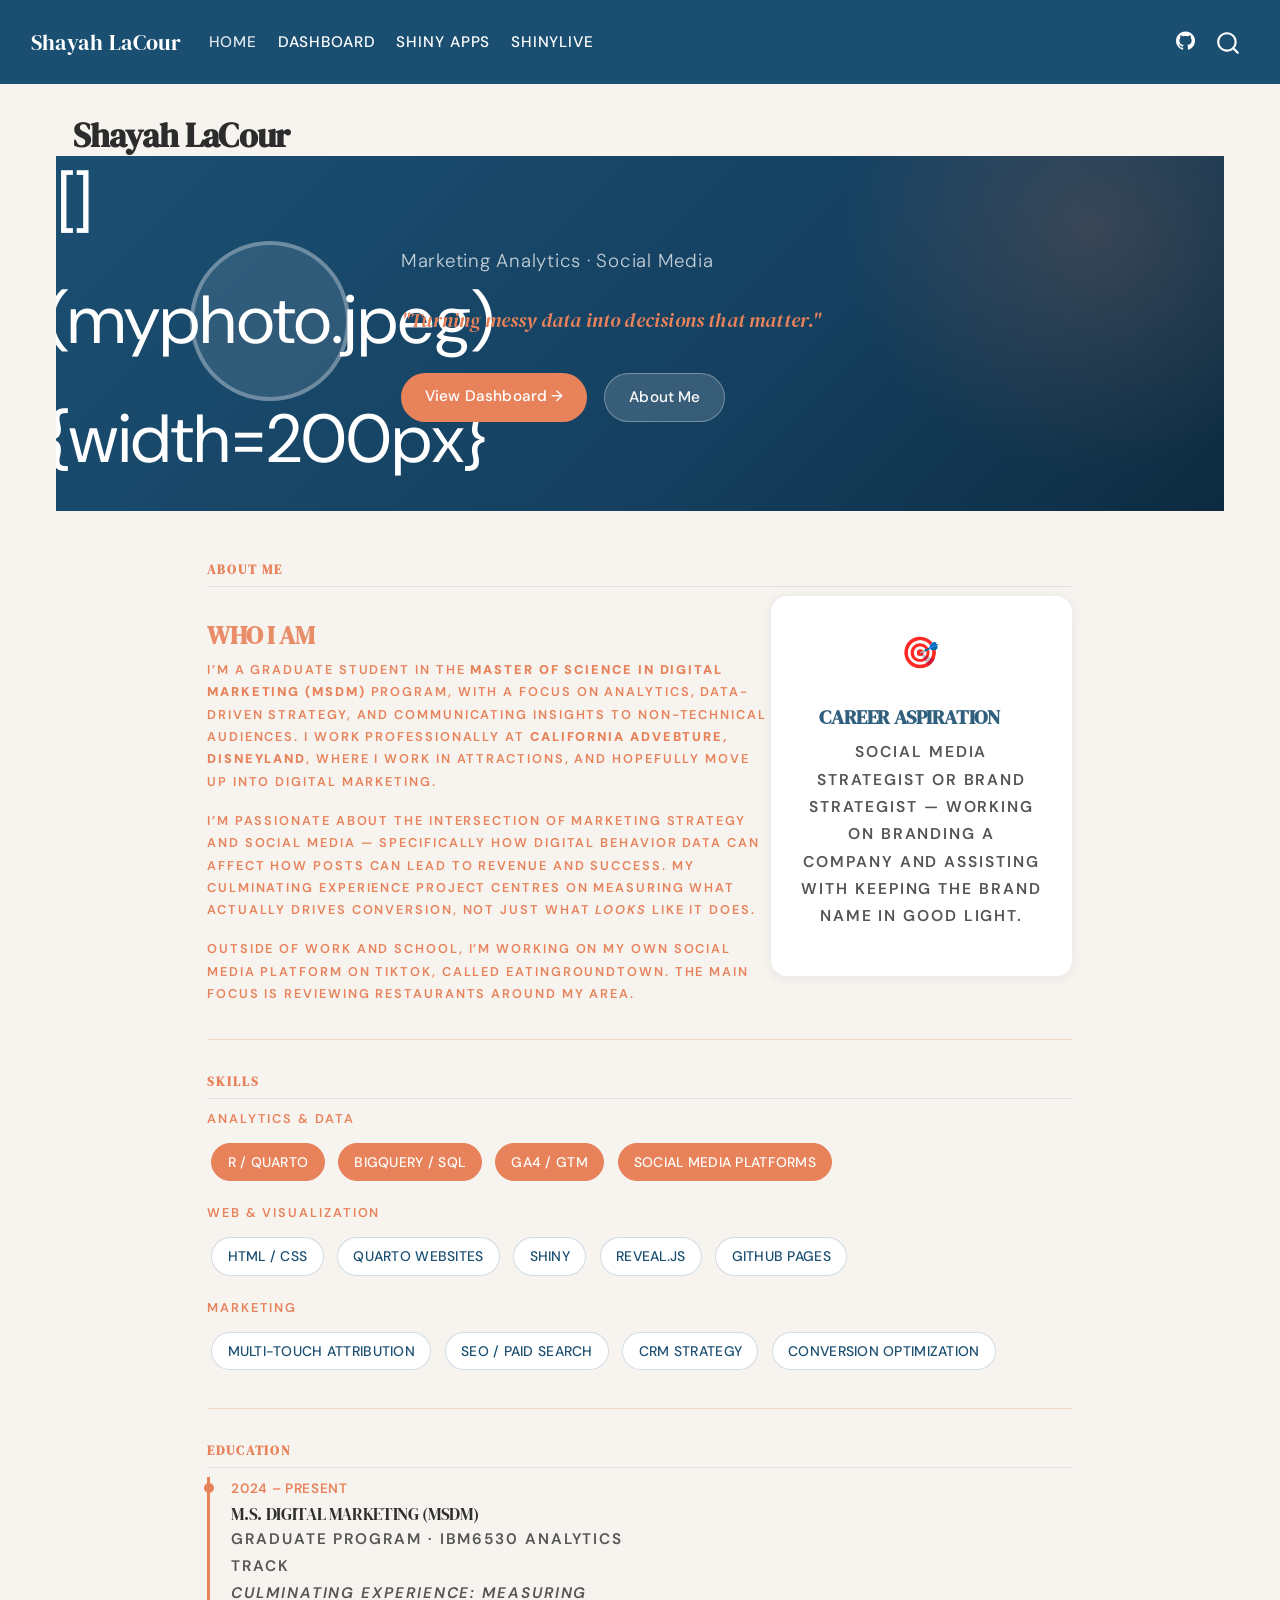
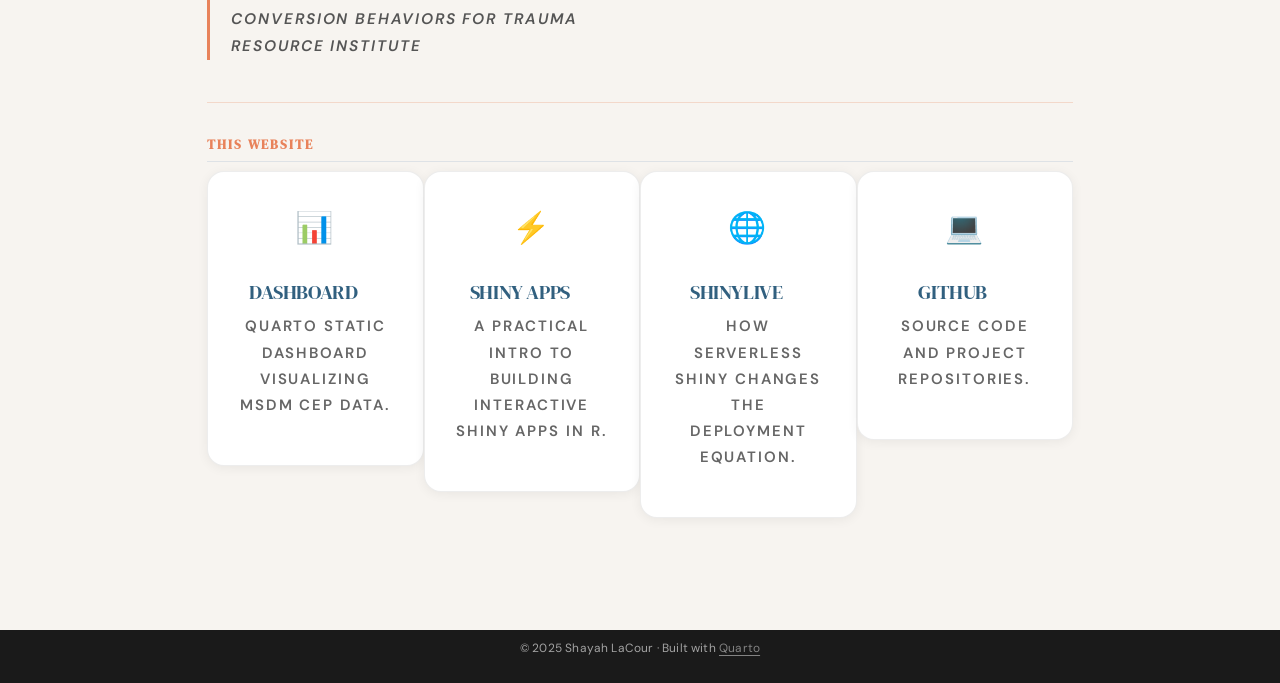
==== commit 37153be3: "Fix image display" ====
--- a/docs/index.html
+++ b/docs/index.html
@@ -137,7 +137,7 @@
 <section class="hero-section">
   <div style="max-width:900px; margin:0 auto; display:flex; align-items:center; gap:3rem; flex-wrap:wrap;">
     <div>
-      <div class="profile-placeholder">myphoto.jpeg</div>
+      <div class="profile-placeholder">![](myphoto.jpeg){width=200px}</div>
     </div>
     <div style="flex:1; min-width:280px;">
       
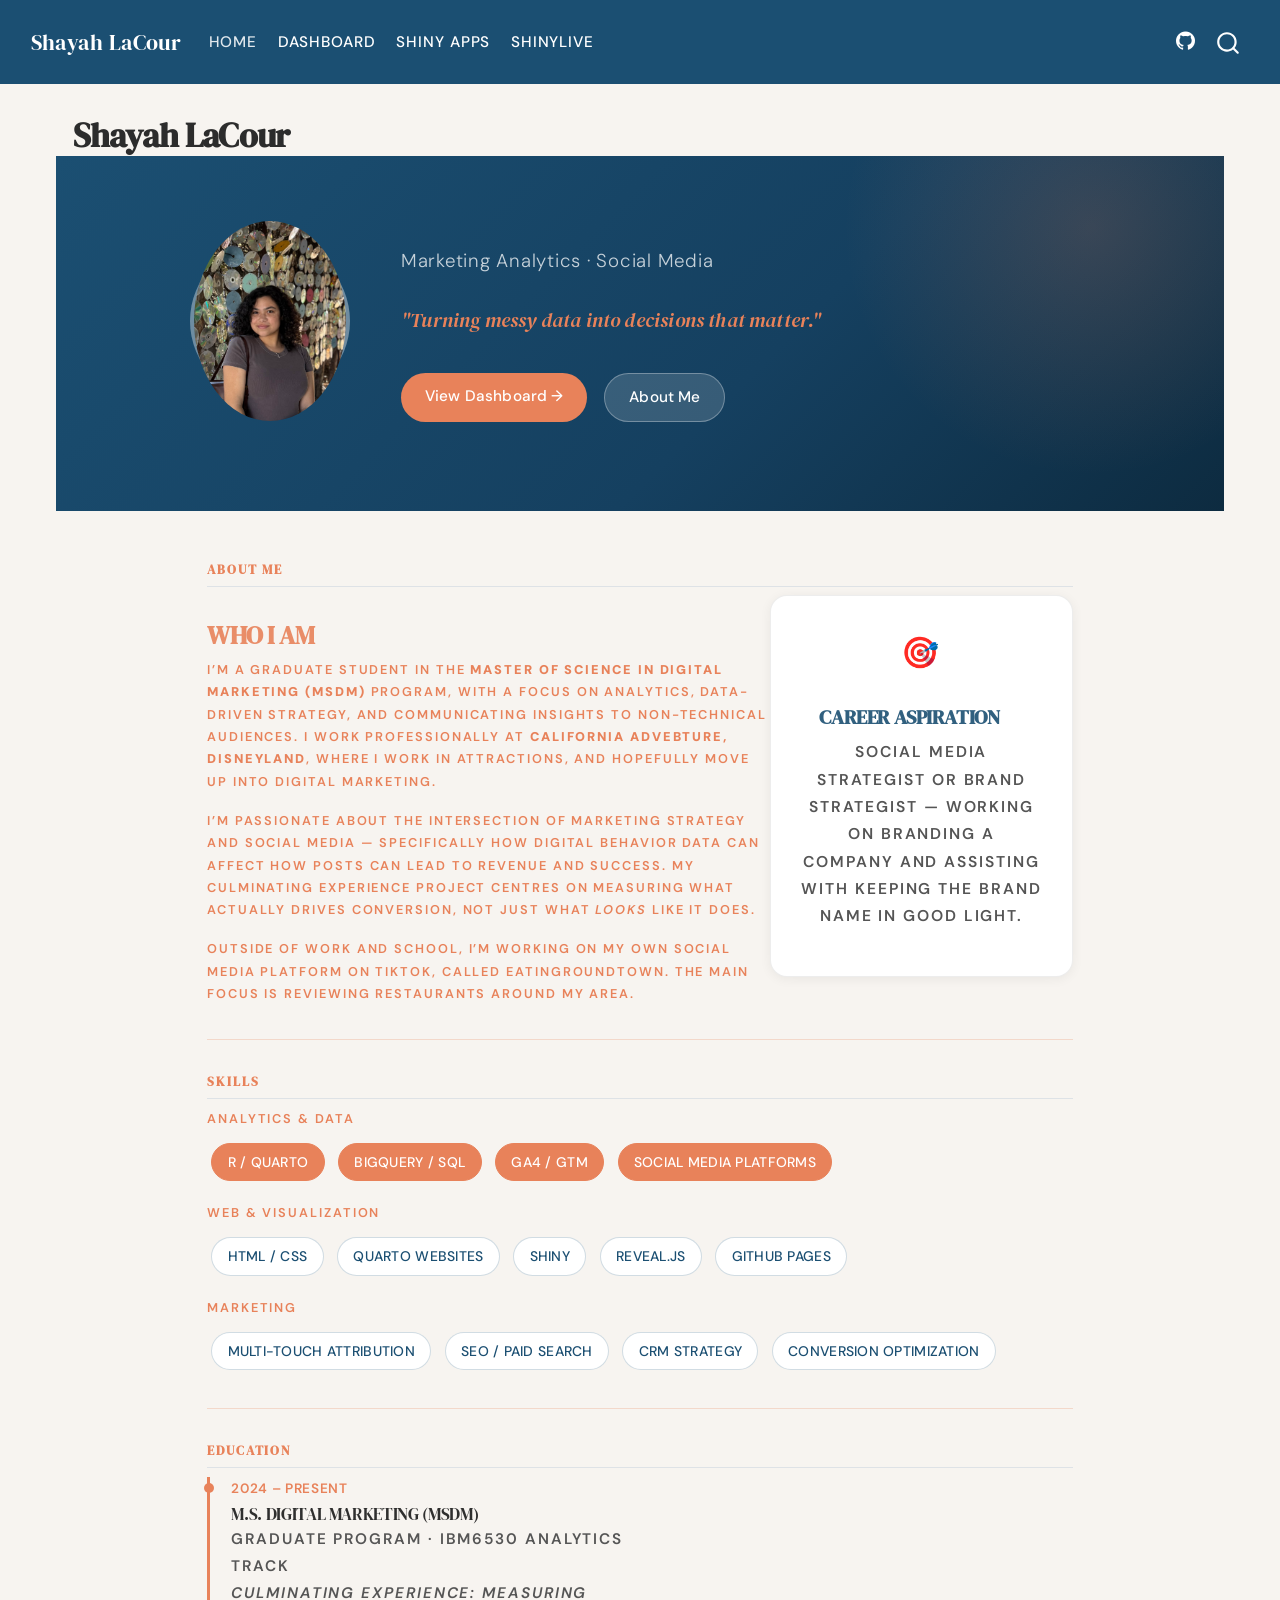
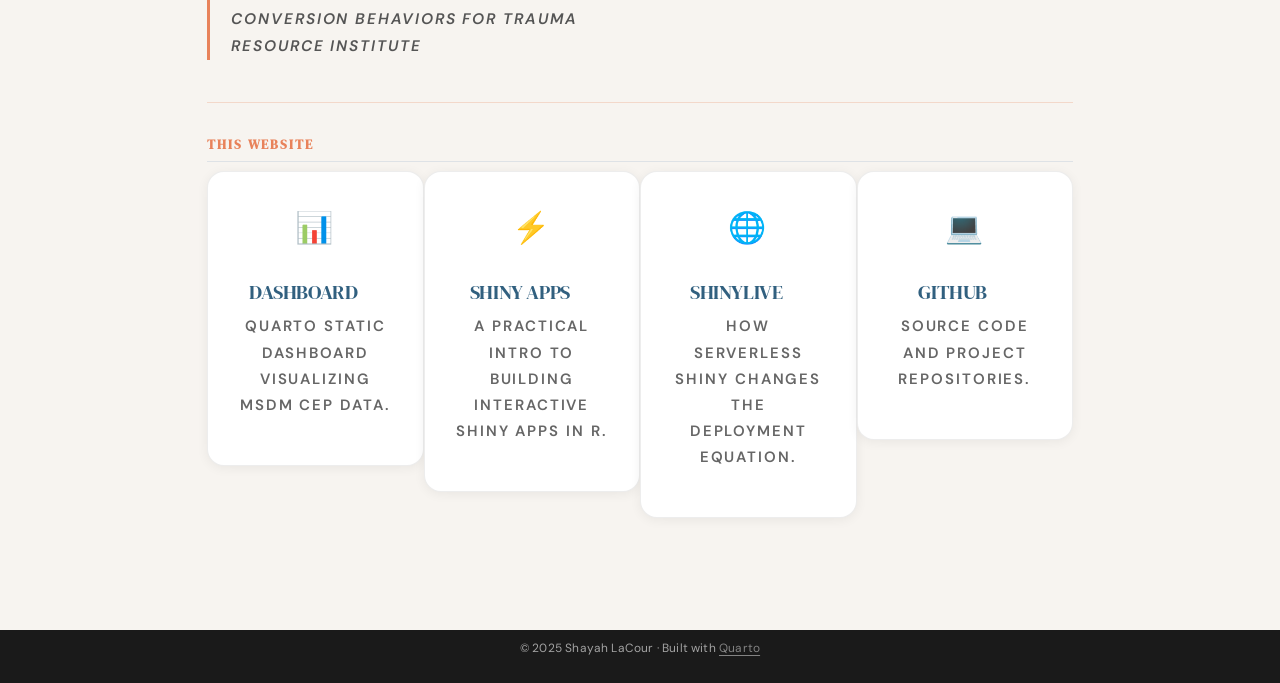
==== commit bd5eb7b9: "Fix hero image" ====
--- a/docs/index.html
+++ b/docs/index.html
@@ -137,14 +137,16 @@
 <section class="hero-section">
   <div style="max-width:900px; margin:0 auto; display:flex; align-items:center; gap:3rem; flex-wrap:wrap;">
     <div>
-      <div class="profile-placeholder">![](myphoto.jpeg){width=200px}</div>
+      <div class="profile-placeholder">
+  <img src="myphoto.jpeg" alt="Shayah LaCour" style="width:200px; height:200px; object-fit:cover; border-radius:50%;">
+</div>
     </div>
     <div style="flex:1; min-width:280px;">
       
       <p class="hero-subtitle">Marketing Analytics · Social Media </p>
       <p class="hero-tagline">"Turning messy data into decisions that matter."</p>
       <div style="display:flex; gap:1rem; flex-wrap:wrap;">
-        <a href="./dashboard.html" style="background:#E8825A; color:white; padding:0.6rem 1.4rem; border-radius:2rem; font-weight:500; font-size:0.9rem; text-decoration:none;">View Dashboard →</a>
+        <a href="dashboard.html" style="background:#E8825A; color:white; padding:0.6rem 1.4rem; border-radius:2rem; font-weight:500; font-size:0.9rem; text-decoration:none;">View Dashboard →</a>
         <a href="#about" style="background:rgba(255,255,255,0.15); color:white; padding:0.6rem 1.4rem; border-radius:2rem; font-weight:500; font-size:0.9rem; text-decoration:none; border:1px solid rgba(255,255,255,0.3);">About Me</a>
       </div>
     </div>
